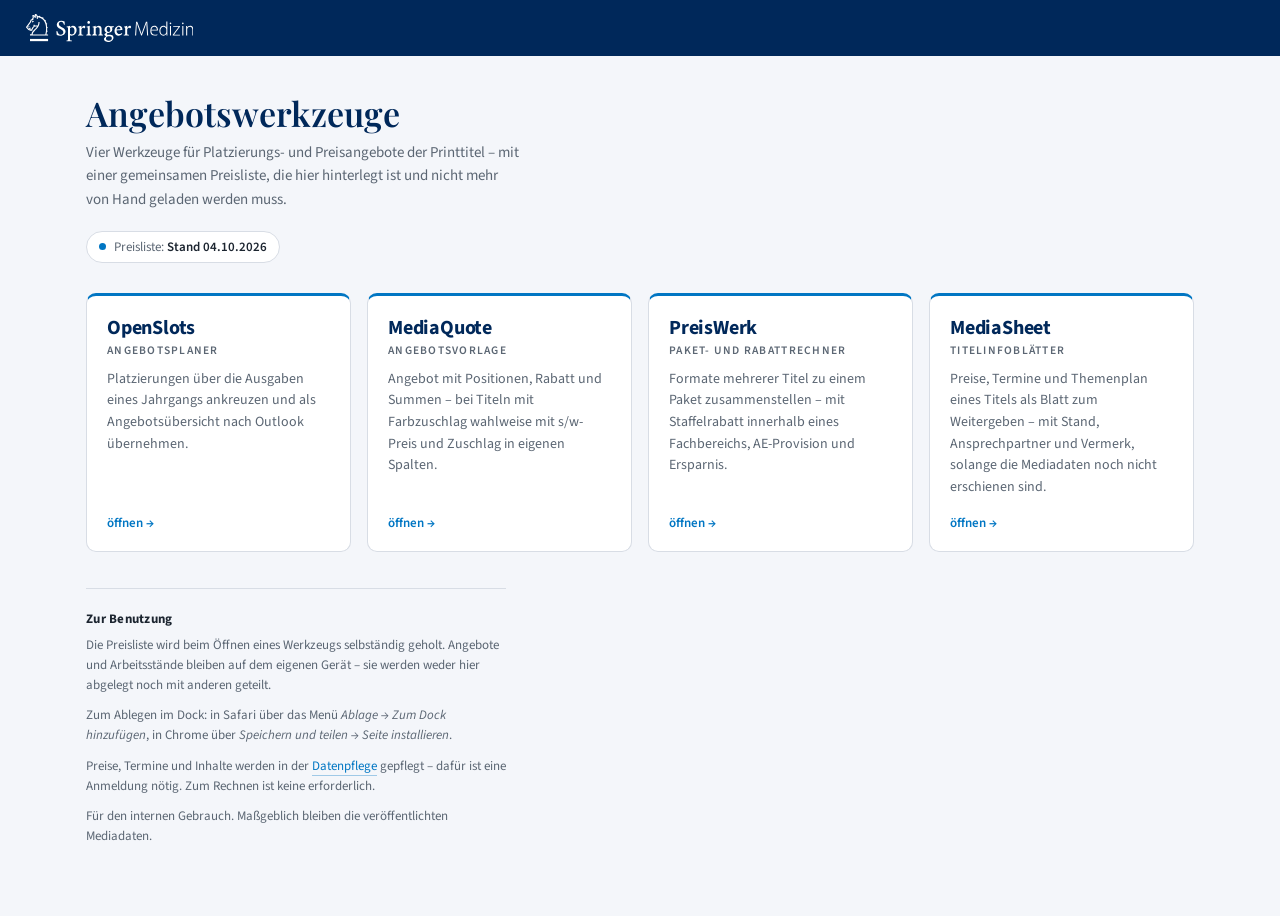
==== index.html @ 885d4de5 "MediaSheet: „Formate“ standardmäßig an, Untertitel „Titelinfoblätter“ Co-Authored-By: Claude Opus 5." ====
<!DOCTYPE html>
<html lang="de">
<head>
<meta charset="utf-8">
<meta name="viewport" content="width=device-width, initial-scale=1">
<title>Angebotswerkzeuge &ndash; Springer Medizin</title>
<link rel="manifest" href="manifest.webmanifest">
<meta name="theme-color" content="#00285A">
<link rel="icon" type="image/svg+xml" href="icon.svg">
<link rel="apple-touch-icon" href="icon-180.png">
<link rel="preconnect" href="https://fonts.googleapis.com">
<link rel="preconnect" href="https://fonts.gstatic.com" crossorigin>
<link href="https://fonts.googleapis.com/css2?family=Playfair+Display:wght@600;700&family=Source+Sans+3:wght@400;500;600;700&display=swap" rel="stylesheet">
<style>
  :root{
    --sm-navy:#00285A; --sm-orange:#EE7D11; --sm-blue:#0176C3; --sm-blue-light:#B3DCF5;
    --sm-border:#d8dde5; --sm-text:#1c2530; --sm-muted:#5b6673; --sm-bg:#f4f6fa;
  }
  *{box-sizing:border-box}
  html{background:var(--sm-bg)}
  body{
    margin:0; background:var(--sm-bg); color:var(--sm-text);
    font-family:'Source Sans 3',-apple-system,BlinkMacSystemFont,'Segoe UI',sans-serif;
    font-size:15px; line-height:1.55;
  }
  header{
    background:var(--sm-navy); color:#fff;
    padding:14px 26px; display:flex; align-items:center; gap:18px;
  }
  /* Fünf Karten passen nicht mehr in eine Reihe: 5 × 258 px Mindestbreite und
     4 × 16 px Abstand ergäben 1354 px Inhalt, mit Polster 1406 px - mehr, als auf
     einem Laptop zur Verfügung steht. Statt die fünfte Karte allein umbrechen zu
     lassen, stehen drei oben und zwei darunter; das Raster ist dafür fest auf drei
     Spalten gestellt, nicht mehr auf auto-fit. Die Inhaltsbreite von 1160 px bleibt:
     drei Karten stehen darin auf rund 376 px, also bequem über ihrer Mindestbreite.
     Ist das Fenster schmaler, gehen die Spalten auf zwei und zuletzt auf eine zurück.
     Die Textblöcke bleiben schmal (siehe die ch-Angaben bei .intro und .hinweise),
     die Breite gilt den Karten.
     Seit dem 19.09.2026 sind es wieder vier Karten (die beiden MediaQuote-Fassungen
     sind eine geworden). Vier passen in eine Reihe: 4 × 258 px und 3 × 16 px Abstand
     sind 1080 px, die Inhaltsbreite gibt 1108 px her. Darunter stehen zwei und zwei
     statt drei und eine allein, zuletzt eine je Reihe. */
  main{max-width:1160px; margin:0 auto; padding:38px 26px 60px}
  h1{
    font-family:'Playfair Display',Georgia,serif; font-weight:600;
    font-size:34px; line-height:1.15; margin:0 0 8px; color:var(--sm-navy);
  }
  .intro{margin:0 0 6px; color:var(--sm-muted); max-width:62ch}
  .stand{
    display:inline-flex; align-items:center; gap:8px; margin:14px 0 30px;
    padding:5px 12px; border:1px solid var(--sm-border); border-radius:999px;
    background:#fff; font-size:13px; color:var(--sm-muted);
  }
  /* Ohne diese Zeile schlaegt display:inline-flex das hidden-Attribut: die Pille
     stuende leer da, bis der Stand geladen ist (lokal als Datei: dauerhaft). */
  .stand[hidden]{display:none}
  .stand b{color:var(--sm-text); font-weight:600}
  .stand .punkt{width:7px; height:7px; border-radius:50%; background:var(--sm-blue)}
  .stand.fehlt .punkt{background:var(--sm-orange)}
  .karten{display:grid; grid-template-columns:repeat(4,1fr); gap:16px}
  @media (max-width:1140px){ .karten{grid-template-columns:repeat(2,1fr)} }
  @media (max-width:620px){ .karten{grid-template-columns:1fr} }
  a.karte{
    display:flex; flex-direction:column; text-decoration:none; color:inherit;
    background:#fff; border:1px solid var(--sm-border); border-radius:10px;
    padding:20px 20px 18px; border-top:3px solid var(--sm-blue);
    transition:border-color .15s, box-shadow .15s, transform .15s;
  }
  a.karte:hover{
    border-top-color:var(--sm-orange); box-shadow:0 4px 16px rgba(0,40,90,.10);
    transform:translateY(-2px);
  }
  /* Kopf der Karte wie die Kopfleiste des jeweiligen Werkzeugs: Name gross, Aufgabe
     klein und gesperrt darunter. Vorher stand beides in einer Zeile - „MediaQuote –
     Angebotsvorlage 4C" war damit 10 px zu breit fuer die Karte, sodass „4C" allein
     umbrach. Getrennt bleibt jede Zeile mit Abstand innerhalb der Kartenbreite. */
  a.karte h2{
    font-family:'Source Sans 3',sans-serif; font-size:20px; font-weight:700;
    margin:0 0 3px; color:var(--sm-navy); letter-spacing:-.01em; line-height:1.2;
  }
  a.karte .zusatz{
    font-size:11.5px; font-weight:600; color:var(--sm-muted);
    letter-spacing:.11em; text-transform:uppercase; margin:0 0 10px; line-height:1.35;
  }
  a.karte p{margin:0; font-size:14px; color:var(--sm-muted); flex:1 1 auto}
  a.karte .mehr{
    margin-top:14px; font-size:13px; font-weight:600; color:var(--sm-blue);
    display:flex; align-items:center; gap:6px;
  }
  a.karte:hover .mehr{color:var(--sm-orange)}
  .hinweise{
    margin-top:36px; padding-top:20px; border-top:1px solid var(--sm-border);
    font-size:13px; color:var(--sm-muted); max-width:70ch;
  }
  .hinweise h3{font-size:13px; font-weight:700; color:var(--sm-text); margin:0 0 6px; letter-spacing:.02em}
  .hinweise p{margin:0 0 10px}
  .hinweise a{color:var(--sm-blue); text-decoration:none; border-bottom:1px solid rgba(1,118,195,.35)}
  .hinweise a:hover{color:var(--sm-orange); border-bottom-color:rgba(238,125,17,.5)}
  @media (max-width:560px){ main{padding:26px 18px 44px} h1{font-size:27px} }
</style>
</head>
<body>

<header>
  <svg id="sm-logo-svg" style="display:block;height:28px;width:auto" xmlns="http://www.w3.org/2000/svg" viewBox="0 0 157.207 26.299"><defs><style>.cls-1{fill:#fff;stroke-width:0px;}</style></defs><path class="cls-1" d="M20.733,20.18H3.744v-1.044h1.44c.252-3.384,3.491-4.644,5.291-7.379h-2.087c-1.008.36-2.52,2.591-2.52,3.887h-2.627l.036-1.08-.864.72L.108,12.621s-.108-.144-.108-.252.036-.18.036-.18l3.636-4.931.647-1.944.972-.36,1.008-1.404-.36-2.448c.972-.36,1.908-.036,2.375.432.036-.72-.036-1.512-.036-1.512,1.728-.18,2.339.756,2.627,1.8.468.036.9.108,1.296.18.072-.216.288-.396.54-.396.324,0,.539.252.539.54v.144c.756.252,1.476.612,2.124,1.008.108-.144.252-.216.432-.216.324,0,.54.252.54.54,0,.144-.036.252-.108.324.612.504,1.116,1.116,1.584,1.764.072-.036.18-.072.252-.072.324,0,.576.252.576.54,0,.216-.108.396-.288.468.36.648.647,1.368.864,2.124.036-.036.108-.036.144-.036.324,0,.54.252.54.54s-.18.504-.395.54c.143.756.252,1.512.324,2.304.324,0,.576.252.576.54,0,.324-.252.539-.539.576,0,.756-.036,1.584-.108,2.376.288.036.504.288.504.576s-.252.54-.576.54h-.036c-.143.792-.288,1.583-.468,2.412h1.512v1.044ZM18.142,19.172c2.088-8.603-.36-15.442-7.019-16.234.036.36.036.648.036.936,0,.432-.036.792-.036.792l-1.043-.18c.036-.36.108-2.808-.756-3.347,0,0,0,1.295-.288,2.591l-.972-.18c0-.9-.396-1.26-.936-1.512l.252,1.764-.612.9.288.828-1.908.648-.54,1.548-3.348,4.608,1.26,1.512,1.404-1.188.324.216v1.764h.756c.324-1.26,1.368-2.736,2.34-3.456l-.54-.648.792-.684.756.936s2.7,0,2.7-.036c.396-.864.648-1.908.648-3.131h1.044c0,4.104-2.052,5.723-4.607,8.243-.936.936-1.764,1.943-1.872,3.311h11.878ZM3.132,11.217c.036.468-.036,1.188-.288,1.548l-.756-.288c.252-.36.396-.864.396-1.296l.648.036ZM7.271,7.221l-1.62.864-.108-1.332,1.692-.18.036.648Z"/><path class="cls-1" d="M20.733,25.507H3.744v-2.088h16.99v2.088Z"/><path class="cls-1" d="M32.399,20.468c-1.368,0-2.448-.324-3.492-.792-.216-.936-.288-2.196-.36-3.492l.828-.144c.468,1.764,1.116,3.492,3.275,3.492,1.512,0,2.412-.936,2.412-2.34,0-3.708-6.155-2.879-6.155-7.163,0-1.944,1.584-3.708,4.392-3.708.936,0,1.944.252,2.952.612.072.756.144,1.62.18,3.132l-.756.036c-.36-1.26-.935-2.808-2.771-2.808-1.368,0-2.052.936-2.052,2.052,0,3.42,6.263,2.7,6.263,7.163,0,2.124-1.908,3.96-4.715,3.96ZM42.658,20.324c-.576-.036-1.044-.144-1.332-.252v3.383c0,1.224.144,1.332,1.8,1.476v.684h-5.075v-.684c1.296-.144,1.404-.252,1.404-1.476v-9.611c0-1.26-.036-1.296-1.26-1.404v-.612c1.08-.216,2.087-.54,3.131-.9v1.368l1.944-1.008c.252-.144.504-.18.756-.18,2.232,0,3.492,1.943,3.492,3.815,0,3.024-2.16,5.075-4.859,5.4ZM43.125,12.441c-.576,0-1.332.396-1.8.684v5.327c.396.432,1.044.756,1.836.756,1.044,0,2.412-.792,2.412-3.491,0-2.268-1.08-3.276-2.448-3.276ZM54.356,13.341c-.216-.288-.504-.36-.864-.36-.468,0-1.044.54-1.44,1.656v3.348c0,1.224.144,1.332,1.692,1.44v.72h-4.895v-.72c1.224-.108,1.368-.216,1.368-1.44v-4.067c0-1.224-.108-1.224-1.224-1.44v-.612c1.08-.216,2.124-.432,3.059-.792v2.16h.036c.648-1.188,1.548-2.124,2.375-2.124.72,0,1.224.54,1.224,1.116,0,.828-.864,1.548-1.332,1.116ZM61.231,20.144h-4.607v-.72c1.224-.108,1.404-.216,1.404-1.512v-3.888c0-1.404-.108-1.404-1.296-1.548v-.612c1.116-.216,2.231-.468,3.131-.792v6.839c0,1.296.108,1.404,1.368,1.512v.72ZM58.855,9.165c-.684,0-1.224-.54-1.224-1.224,0-.72.54-1.26,1.224-1.26.72,0,1.26.54,1.26,1.26,0,.684-.539,1.224-1.26,1.224ZM72.246,20.144h-4.248v-.72c1.008-.108,1.152-.216,1.152-1.368v-3.527c0-1.296-.576-2.088-1.656-2.088-.684,0-1.476.504-2.016,1.008v4.607c0,1.152.108,1.26,1.116,1.368v.72h-4.392v-.72c1.224-.108,1.404-.216,1.404-1.368v-4.139c0-1.224-.072-1.296-1.152-1.44v-.612c1.08-.216,2.088-.432,3.023-.792v1.44c.468-.396,1.836-1.404,2.88-1.404,1.62,0,2.627,1.116,2.627,2.772v4.175c0,1.152.18,1.26,1.26,1.368v.72ZM82.504,11.577c-.144.324-.54.936-.864,1.116l-1.044-.108c.288.396.504,1.188.504,1.8,0,2.196-1.979,3.384-3.779,3.384-.108,0-.396-.036-.648-.036-.432.144-.792.648-.792.972s.324.72,1.188.72h2.16c1.26,0,2.952.612,2.952,2.627,0,2.304-2.412,4.248-5.219,4.248-2.448,0-3.744-1.512-3.744-2.736,0-.792.396-1.404,2.088-2.7-.612-.216-1.692-.828-1.62-1.98.828-.36,1.584-1.008,1.908-1.404-.972-.324-1.872-1.476-1.872-2.771,0-2.34,2.088-3.6,3.815-3.6.756,0,1.476.18,2.088.504.936-.036,1.872-.144,2.736-.252l.144.216ZM79.661,21.224c-.504-.18-1.188-.216-2.304-.216-1.548,0-2.232,1.152-2.232,2.016,0,1.224,1.08,2.16,2.7,2.16,1.8,0,2.808-1.188,2.808-2.376,0-.756-.432-1.368-.972-1.583ZM77.357,11.973c-.756,0-1.62.792-1.62,2.304s.792,2.592,1.872,2.592c.791,0,1.548-.684,1.548-2.34,0-1.404-.684-2.556-1.8-2.556ZM90.063,15.14c-.324.036-2.808.216-5.075.288.072,2.375,1.476,3.383,2.88,3.383.791,0,1.368-.216,2.087-.936l.468.648c-1.188,1.476-2.592,1.835-3.24,1.835-2.556,0-4.032-1.943-4.032-4.247,0-2.808,2.124-5.003,4.248-5.003,1.764,0,3.167,1.512,3.167,3.204,0,.54-.108.756-.504.828ZM87.004,12.009c-.828,0-1.692.9-1.908,2.447l3.096-.072c.396,0,.468-.108.468-.468,0-.972-.684-1.908-1.656-1.908ZM97.371,13.341c-.252-.252-.576-.36-.864-.36-.468,0-1.08.54-1.476,1.656v3.348c0,1.224.144,1.332,1.691,1.44v.72h-4.931v-.72c1.26-.108,1.368-.216,1.368-1.44v-4.067c0-1.224-.072-1.224-1.224-1.44v-.612c1.152-.216,2.16-.432,3.096-.792v2.16h.036c.612-1.188,1.512-2.124,2.376-2.124.684,0,1.224.54,1.224,1.116,0,.828-.9,1.548-1.296,1.116Z"/><path class="cls-1" d="M113.758,20.144l-.396-6.083c-.144-1.908-.288-4.068-.216-5.759-.54,1.62-1.009,3.06-1.692,4.895l-2.628,6.947h-.647l-2.448-6.731c-.684-1.872-1.224-3.384-1.655-5.039-.036,1.764-.144,3.815-.288,5.831l-.36,5.939h-.971l.936-12.814h1.115l2.664,7.127c.611,1.656,1.008,2.88,1.403,4.284.324-1.368.756-2.556,1.404-4.248l2.699-7.163h1.188l.863,12.814h-.972Z"/><path class="cls-1" d="M117.72,15.573c.035,2.987,1.547,3.923,3.239,3.923,1.116,0,1.764-.216,2.304-.504l.216.756c-.432.252-1.332.54-2.664.54-2.556,0-4.067-1.872-4.067-4.427,0-2.916,1.62-4.752,3.888-4.752,2.771,0,3.311,2.556,3.311,3.887,0,.216,0,.396-.036.576h-6.19ZM117.791,14.817h5.147c0-1.476-.684-2.952-2.447-2.952-1.728,0-2.556,1.584-2.7,2.952Z"/><path class="cls-1" d="M131.974,20.144l-.036-1.512c-.504.936-1.512,1.692-2.987,1.692-2.052,0-3.708-1.692-3.708-4.5,0-3.024,1.8-4.751,3.851-4.751,1.26,0,2.196.612,2.7,1.44v-5.363h.972v10.979c0,.576.036,1.44.072,2.016h-.864ZM131.794,14.744c0-.216-.036-.504-.072-.756-.288-1.152-1.26-2.088-2.556-2.088-1.836,0-2.916,1.692-2.916,3.852,0,1.98.9,3.816,2.844,3.816,1.08,0,2.196-.684,2.628-2.232.036-.216.072-.396.072-.648v-1.944Z"/><path class="cls-1" d="M135.683,9.669c-.396,0-.72-.36-.72-.792s.323-.792.791-.792c.396,0,.721.36.721.792s-.324.792-.756.792h-.036ZM135.215,20.144v-8.855h.972v8.855h-.972Z"/><path class="cls-1" d="M137.842,20.144v-.576l4.608-6.299c.287-.396.611-.756.971-1.188h-5.147v-.792h6.299v.612l-4.607,6.264c-.288.395-.576.791-.9,1.224h5.507v.756h-6.731Z"/><path class="cls-1" d="M147.274,9.669c-.396,0-.721-.36-.721-.792s.324-.792.791-.792c.396,0,.721.36.721.792s-.324.792-.756.792h-.035ZM146.805,20.144v-8.855h.973v8.855h-.973Z"/><path class="cls-1" d="M156.237,20.144v-5.363c0-1.512-.541-2.844-2.268-2.844-1.152,0-2.16.792-2.449,1.908-.07.216-.107.504-.107.792v5.507h-1.008v-6.731c0-.864-.035-1.368-.072-2.124h.936l.037,1.404c.504-.9,1.584-1.584,2.879-1.584,1.008,0,3.023.504,3.023,3.491v5.543h-.971Z"/></svg>
</header>

<main>
  <h1>Angebotswerkzeuge</h1>
  <p class="intro">
    Vier Werkzeuge f&uuml;r Platzierungs- und Preisangebote der Printtitel &ndash;
    mit einer gemeinsamen Preisliste, die hier hinterlegt ist und nicht mehr von Hand
    geladen werden muss.
  </p>

  <div class="stand" id="stand" hidden>
    <span class="punkt"></span><span id="standText"></span>
  </div>

  <div class="karten">
    <a class="karte" href="OpenSlots_Angebotsplaner.html">
      <h2>OpenSlots</h2>
      <div class="zusatz">Angebotsplaner</div>
      <p>Platzierungen &uuml;ber die Ausgaben eines Jahrgangs ankreuzen und als
         Angebots&uuml;bersicht nach Outlook &uuml;bernehmen.</p>
      <span class="mehr">&ouml;ffnen &rarr;</span>
    </a>
    <a class="karte" href="MediaQuote_Angebotsvorlage.html">
      <h2>MediaQuote</h2>
      <div class="zusatz">Angebotsvorlage</div>
      <p>Angebot mit Positionen, Rabatt und Summen &ndash; bei Titeln mit Farbzuschlag
         wahlweise mit s/w-Preis und Zuschlag in eigenen Spalten.</p>
      <span class="mehr">&ouml;ffnen &rarr;</span>
    </a>
    <a class="karte" href="PreisWerk_Paketrechner.html">
      <h2>PreisWerk</h2>
      <div class="zusatz">Paket- und Rabattrechner</div>
      <p>Formate mehrerer Titel zu einem Paket zusammenstellen &ndash; mit Staffelrabatt
         innerhalb eines Fachbereichs, AE-Provision und Ersparnis.</p>
      <span class="mehr">&ouml;ffnen &rarr;</span>
    </a>
    <a class="karte" href="MediaSheet_Preisblatt.html">
      <h2>MediaSheet</h2>
      <div class="zusatz">Titelinfobl&auml;tter</div>
      <p>Preise, Termine und Themenplan eines Titels als Blatt zum Weitergeben &ndash; mit Stand,
         Ansprechpartner und Vermerk, solange die Mediadaten noch nicht erschienen sind.</p>
      <span class="mehr">&ouml;ffnen &rarr;</span>
    </a>
  </div>

  <div class="hinweise">
    <h3>Zur Benutzung</h3>
    <p>
      Die Preisliste wird beim &Ouml;ffnen eines Werkzeugs selbst&auml;ndig geholt.
      Angebote und Arbeitsst&auml;nde bleiben auf dem eigenen Ger&auml;t &ndash; sie werden
      weder hier abgelegt noch mit anderen geteilt.
    </p>
    <p>
      Zum Ablegen im Dock: in Safari &uuml;ber das Men&uuml; <i>Ablage &rarr; Zum Dock
      hinzuf&uuml;gen</i>, in Chrome &uuml;ber <i>Speichern und teilen &rarr; Seite installieren</i>.
    </p>
    <p>
      Preise, Termine und Inhalte werden in der <a href="Datenpflege.html">Datenpflege</a> gepflegt &ndash;
      daf&uuml;r ist eine Anmeldung n&ouml;tig. Zum Rechnen ist keine erforderlich.
    </p>
    <p>F&uuml;r den internen Gebrauch. Ma&szlig;geblich bleiben die ver&ouml;ffentlichten Mediadaten.</p>
  </div>
</main>

<script src="konfiguration.js"></script>
<script>
/* Stand der Preisliste: kommt aus der Datei selbst. Jede xlsx-Datei führt intern
   Buch darüber, wann sie zuletzt gespeichert wurde (docProps/core.xml, Feld
   dcterms:modified) – dieser Zeitstempel wandert mit der Datei mit, auch über einen
   Upload von einem anderen Rechner. Der Zeitstempel des Servers taugt dafür nicht:
   GitHub Pages meldet für jede Datei denselben Zeitpunkt, nämlich den der letzten
   Veröffentlichung. Damit sähe die Preisliste auch dann nach „heute" aus, wenn
   lediglich ein Werkzeug geändert wurde. Bei einem Doppelklick auf diese Datei
   (file://) darf der Browser die Nachbardatei nicht lesen – dann bleibt die Zeile
   weg, statt etwas Falsches zu behaupten. */

/* Liest den Speicherzeitpunkt aus dem xlsx-Archiv. Eine xlsx-Datei ist ein ZIP;
   gesucht wird der Eintrag docProps/core.xml, der ausgepackt und nach dem Feld
   dcterms:modified durchsucht wird. Ohne Zusatzbibliothek, ~5 ms. Bei jedem
   unerwarteten Aufbau wird null geliefert – dann steht kein Datum da. */
async function standAusDatei(buf) {
  try {
    const dv = new DataView(buf), u8 = new Uint8Array(buf);
    let eocd = -1;                                  // Ende des Inhaltsverzeichnisses
    for (let i = u8.length - 22; i >= 0 && i >= u8.length - 65558; i--) {
      if (dv.getUint32(i, true) === 0x06054b50) { eocd = i; break; }
    }
    if (eocd < 0) return null;
    let p = dv.getUint32(eocd + 16, true);
    const n = dv.getUint16(eocd + 10, true);
    for (let k = 0; k < n; k++) {
      if (dv.getUint32(p, true) !== 0x02014b50) return null;
      const verf = dv.getUint16(p + 10, true);      // 0 = ungepackt, 8 = deflate
      const glen = dv.getUint32(p + 20, true);      // gepackte Länge
      const nlen = dv.getUint16(p + 28, true);
      const elen = dv.getUint16(p + 30, true);
      const clen = dv.getUint16(p + 32, true);
      const lho  = dv.getUint32(p + 42, true);      // Kopf des Eintrags
      const name = new TextDecoder().decode(u8.subarray(p + 46, p + 46 + nlen));
      if (name === 'docProps/core.xml') {
        if (dv.getUint32(lho, true) !== 0x04034b50) return null;
        const von = lho + 30 + dv.getUint16(lho + 26, true) + dv.getUint16(lho + 28, true);
        const roh = u8.subarray(von, von + glen);
        let xml;
        if (verf === 0) {
          xml = new TextDecoder().decode(roh);
        } else if (verf === 8 && typeof DecompressionStream === 'function') {
          xml = await new Response(new Blob([roh]).stream()
                  .pipeThrough(new DecompressionStream('deflate-raw'))).text();
        } else return null;
        const m = xml.match(/<dcterms:modified[^>]*>([^<]+)</);
        if (!m) return null;
        const d = new Date(m[1]);
        return isNaN(d) ? null : d;
      }
      p += 46 + nlen + elen + clen;
    }
    return null;
  } catch (e) { return null; }
}

/* Der Stand kommt zuerst aus der Datenbank: dort steht der juengste Aenderungs-
   zeitpunkt in der Sicht „stand". Antwortet sie nicht, wird wie bisher der
   Speicherzeitpunkt aus der Angebotsdaten.xlsx gelesen - dieselbe Reihenfolge der
   Bezugsquellen wie in den vier Werkzeugen. */
async function standAusDatenbank() {
  if (typeof SUPABASE_URL !== 'string' || typeof SUPABASE_ANON_KEY !== 'string'
      || !SUPABASE_URL || !SUPABASE_ANON_KEY) return null;
  try {
    const r = await fetch(SUPABASE_URL + '/rest/v1/stand?select=geaendert_am', {
      headers: { apikey: SUPABASE_ANON_KEY, Authorization: 'Bearer ' + SUPABASE_ANON_KEY },
      cache: 'no-cache'
    });
    if (!r.ok) return null;
    const z = await r.json();
    const d = (z && z[0] && z[0].geaendert_am) ? new Date(z[0].geaendert_am) : null;
    return (d && !isNaN(d)) ? d : null;
  } catch (e) { return null; }
}

(async () => {
  const box = document.getElementById('stand');
  const txt = document.getElementById('standText');
  if (location.protocol === 'file:') return;
  try {
    let d = await standAusDatenbank();
    if (!d) {
      const r = await fetch('Angebotsdaten.xlsx', { cache: 'no-cache' });
      if (!r.ok) throw new Error('HTTP ' + r.status);
      d = await standAusDatei(await r.arrayBuffer());
    }
    if (d) {
      const p = n => String(n).padStart(2, '0');
      txt.innerHTML = 'Preisliste: <b>Stand ' + p(d.getDate()) + '.' + p(d.getMonth() + 1) + '.' + d.getFullYear() + '</b>';
    } else {
      txt.innerHTML = 'Preisliste: <b>hinterlegt</b>';
    }
    box.hidden = false;
  } catch (e) {
    box.classList.add('fehlt');
    txt.innerHTML = 'Preisliste: <b>nicht erreichbar</b>';
    box.hidden = false;
  }
})();
</script>
</body>
</html>
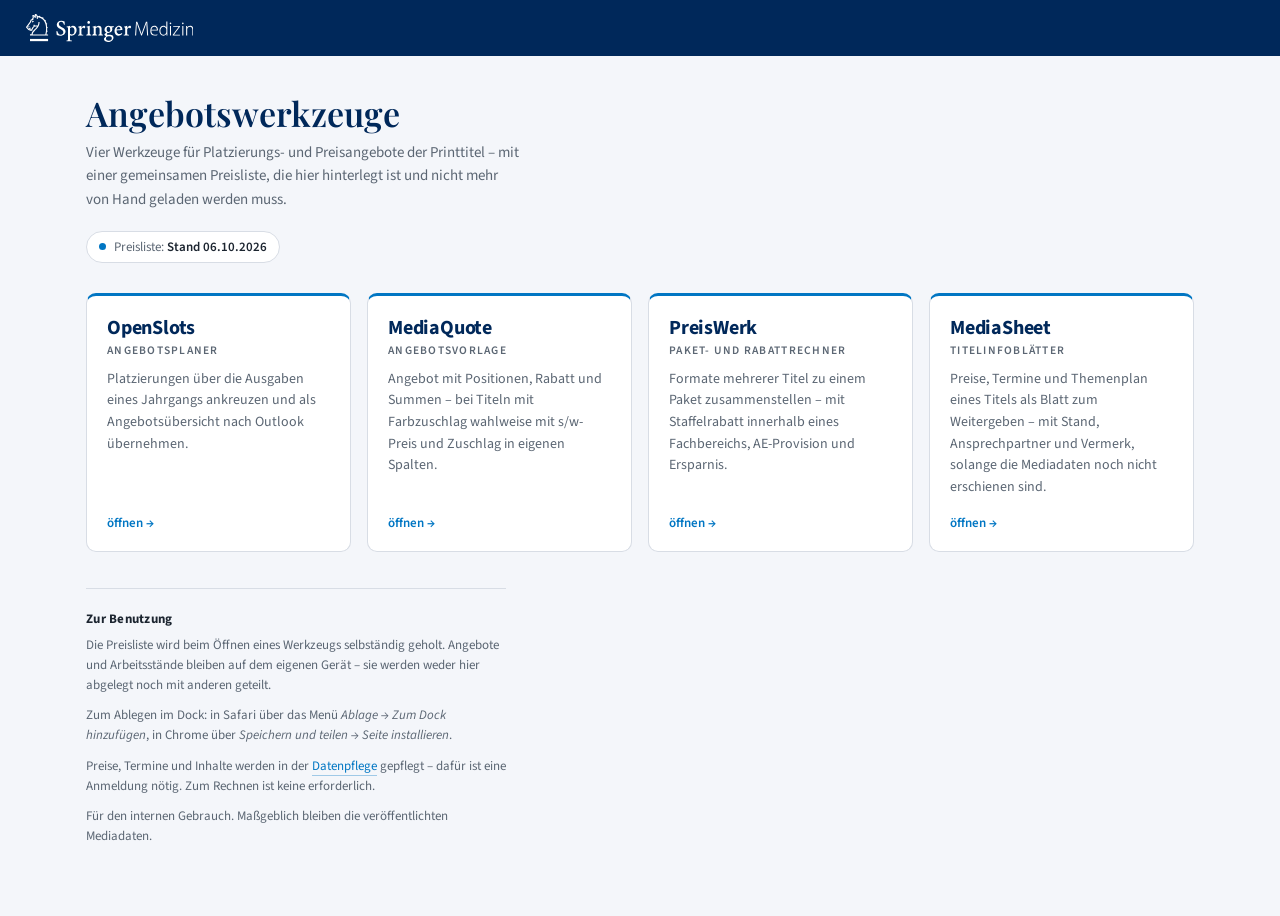
==== commit 4aab88bb: "iPhone-Querformat: keine eigenmächtige Schriftvergrößerung (text-size-adjust) in allen Werkzeugen un" ====
--- a/index.html
+++ b/index.html
@@ -17,7 +17,7 @@
     --sm-border:#d8dde5; --sm-text:#1c2530; --sm-muted:#5b6673; --sm-bg:#f4f6fa;
   }
   *{box-sizing:border-box}
-  html{background:var(--sm-bg)}
+  html{background:var(--sm-bg);-webkit-text-size-adjust:100%;text-size-adjust:100%}
   body{
     margin:0; background:var(--sm-bg); color:var(--sm-text);
     font-family:'Source Sans 3',-apple-system,BlinkMacSystemFont,'Segoe UI',sans-serif;
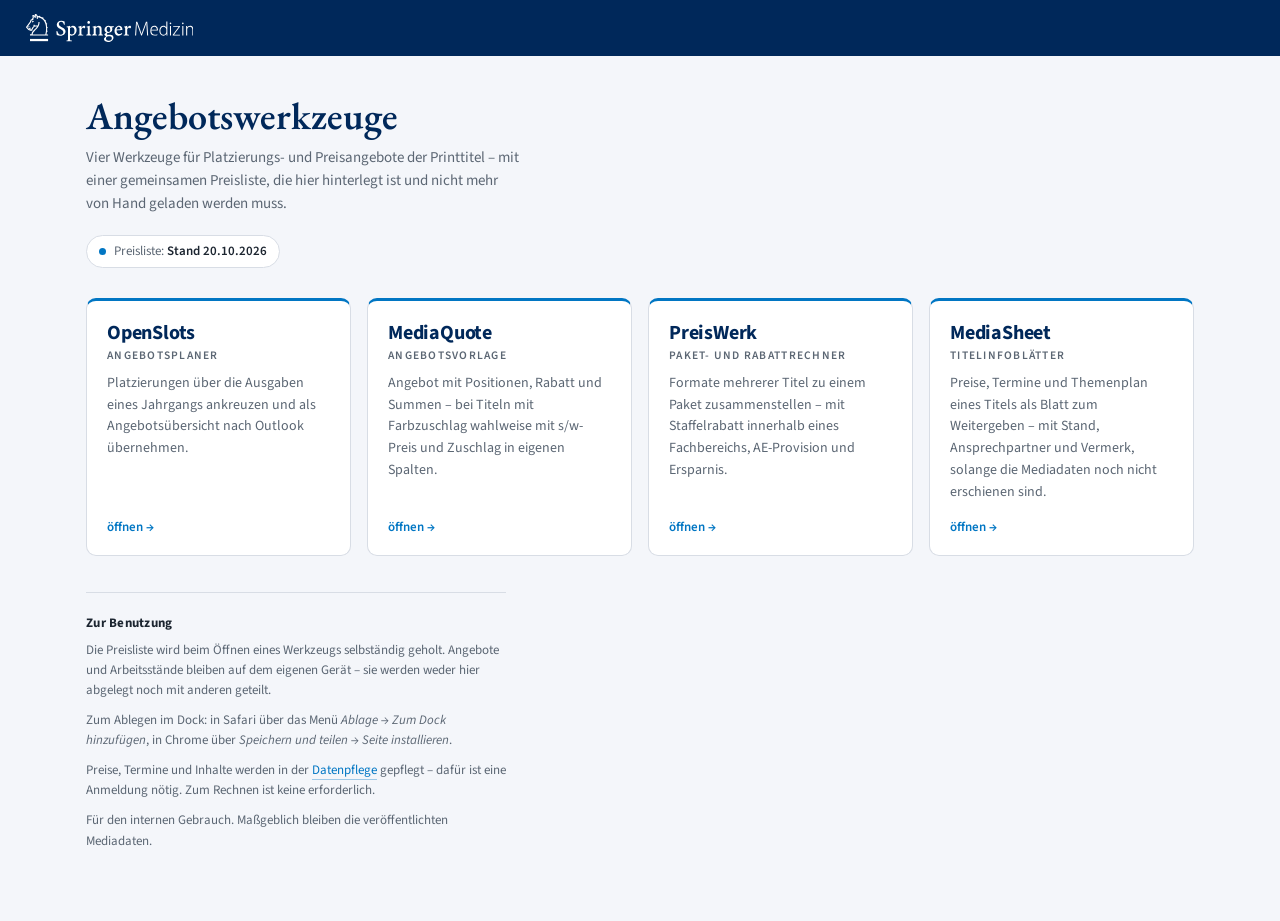
==== commit 216369e4: "Überschriften in EB Garamond Halbfett statt Playfair Display Kopfleiste 28 px/600, MediaSheet-Blattk" ====
--- a/index.html
+++ b/index.html
@@ -10,7 +10,7 @@
 <link rel="apple-touch-icon" href="icon-180.png">
 <link rel="preconnect" href="https://fonts.googleapis.com">
 <link rel="preconnect" href="https://fonts.gstatic.com" crossorigin>
-<link href="https://fonts.googleapis.com/css2?family=Playfair+Display:wght@600;700&family=Source+Sans+3:wght@400;500;600;700&display=swap" rel="stylesheet">
+<link href="https://fonts.googleapis.com/css2?family=EB+Garamond:wght@600&family=Source+Sans+3:wght@400;500;600;700&display=swap" rel="stylesheet">
 <style>
   :root{
     --sm-navy:#00285A; --sm-orange:#EE7D11; --sm-blue:#0176C3; --sm-blue-light:#B3DCF5;
@@ -42,8 +42,8 @@
      statt drei und eine allein, zuletzt eine je Reihe. */
   main{max-width:1160px; margin:0 auto; padding:38px 26px 60px}
   h1{
-    font-family:'Playfair Display',Georgia,serif; font-weight:600;
-    font-size:34px; line-height:1.15; margin:0 0 8px; color:var(--sm-navy);
+    font-family:'EB Garamond','Minion Pro',Georgia,serif; font-weight:600;
+    font-size:38px; line-height:1.15; margin:0 0 8px; color:var(--sm-navy);
   }
   .intro{margin:0 0 6px; color:var(--sm-muted); max-width:62ch}
   .stand{
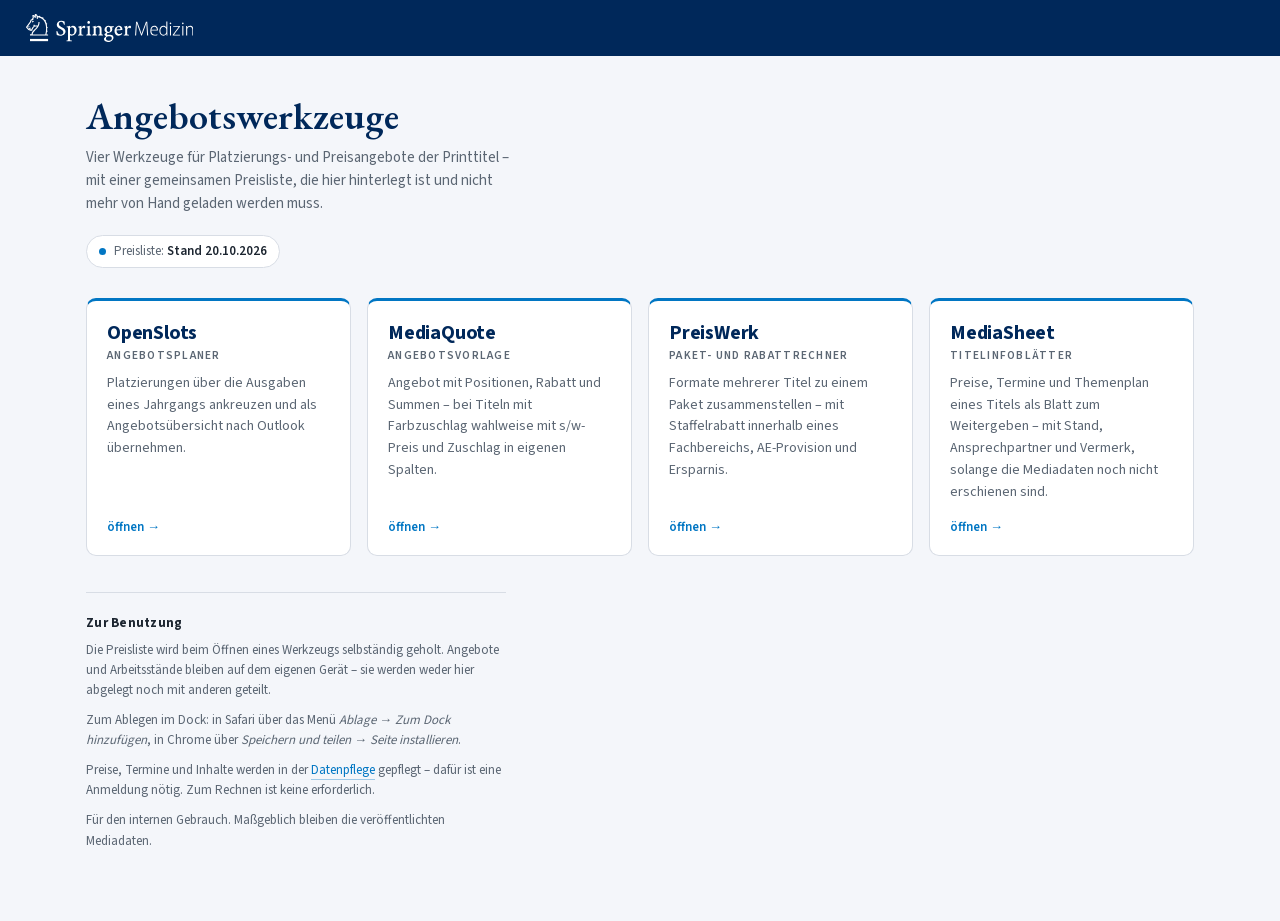
==== commit 2d4b3825: "Schriften fest eingebaut statt von Google Fonts geladen Neuer Baustein schriften.css mit EB Garamond" ====
--- a/index.html
+++ b/index.html
@@ -8,10 +8,23 @@
 <meta name="theme-color" content="#00285A">
 <link rel="icon" type="image/svg+xml" href="icon.svg">
 <link rel="apple-touch-icon" href="icon-180.png">
-<link rel="preconnect" href="https://fonts.googleapis.com">
-<link rel="preconnect" href="https://fonts.gstatic.com" crossorigin>
-<link href="https://fonts.googleapis.com/css2?family=EB+Garamond:wght@600&family=Source+Sans+3:wght@400;500;600;700&display=swap" rel="stylesheet">
 <style>
+  /* ══ BAUSTEIN schriften.css ══ Nicht hier ändern: gepflegt in Bausteine/schriften.css, eingesetzt mit „node Bausteine/einsetzen.mjs". */
+  /* Schriften fest eingebaut statt von Google Fonts geladen: Die Seiten sehen damit
+     ohne Netz und hinter Firmensperren gleich aus, gedruckte PDFs ebenso, und beim
+     Öffnen geht keine Anfrage an Google. Je eine Datei mit allen Stärken (variable
+     Schrift), Zeichensatz Westeuropa wie bei Google („latin“): Umlaute, ß, €,
+     Anführungszeichen, Striche. Quelle: Google Fonts, EB Garamond v33 und
+     Source Sans 3 v20, Lizenz SIL Open Font License 1.1. (22.10.2026) */
+  @font-face {
+    font-family: 'EB Garamond'; font-style: normal; font-weight: 400 800; font-display: swap;
+    src: url([data-uri]) format('woff2');
+  }
+  @font-face {
+    font-family: 'Source Sans 3'; font-style: normal; font-weight: 200 900; font-display: swap;
+    src: url([data-uri]) format('woff2');
+  }
+  /* ══ ENDE BAUSTEIN schriften.css ══ */
   :root{
     --sm-navy:#00285A; --sm-orange:#EE7D11; --sm-blue:#0176C3; --sm-blue-light:#B3DCF5;
     --sm-border:#d8dde5; --sm-text:#1c2530; --sm-muted:#5b6673; --sm-bg:#f4f6fa;
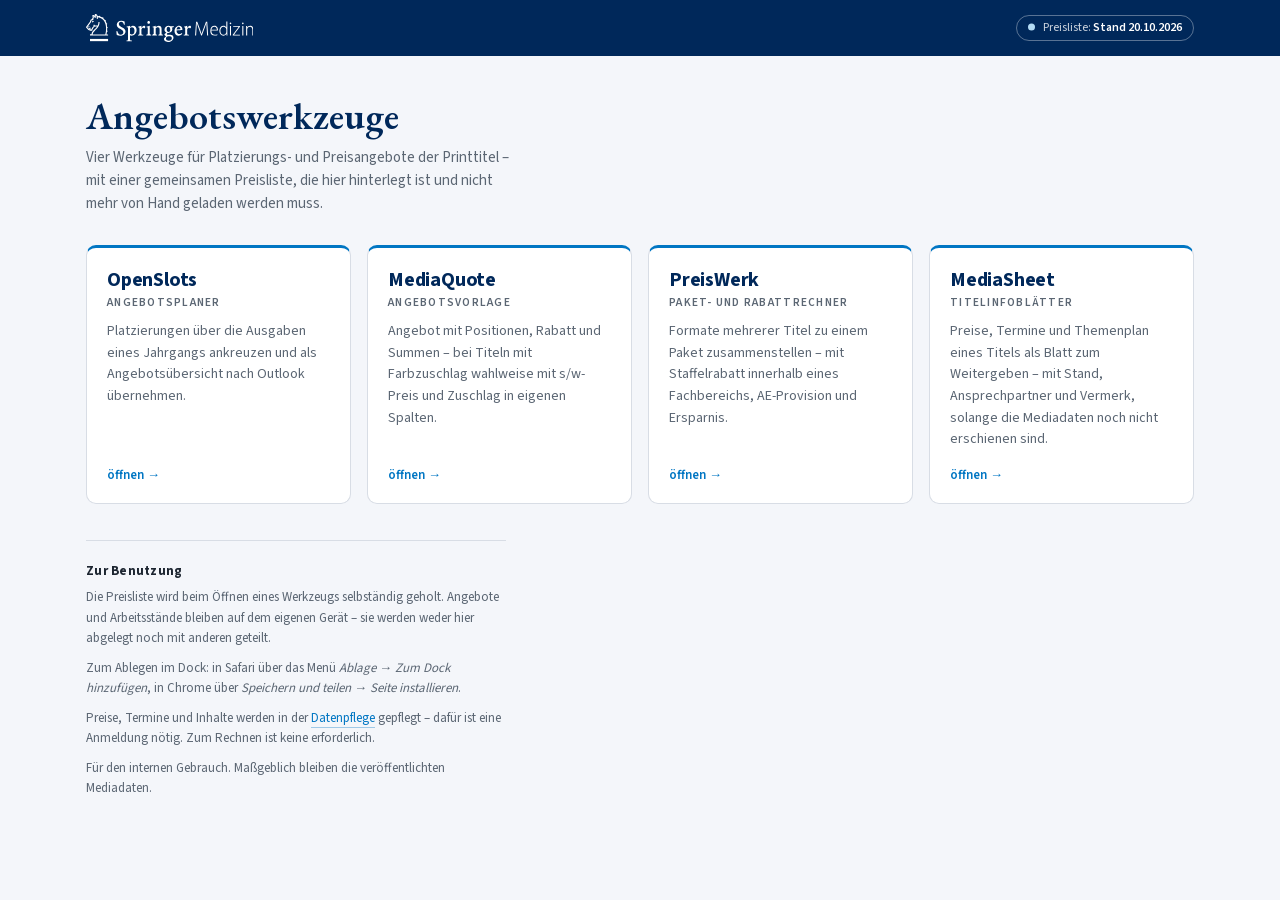
==== commit edbf96be: "Startseite: Preislistenstand in die Kopfleiste, bündig zum Inhalt Der Stand erschien nach dem Laden " ====
--- a/index.html
+++ b/index.html
@@ -15,13 +15,18 @@
      Öffnen geht keine Anfrage an Google. Je eine Datei mit allen Stärken (variable
      Schrift), Zeichensatz Westeuropa wie bei Google („latin“): Umlaute, ß, €,
      Anführungszeichen, Striche. Quelle: Google Fonts, EB Garamond v33 und
-     Source Sans 3 v20, Lizenz SIL Open Font License 1.1. (22.10.2026) */
+     Source Sans 3 v20, Lizenz SIL Open Font License 1.1. (22.10.2026)
+     font-display: block statt swap: Die Schrift muss bei jedem Laden erst aus dem Text
+     ausgepackt werden. In diesen wenigen Millisekunden setzte „swap" die Ersatzschrift
+     (Georgia) ein, und je nach Browser sprang z. B. „Angebotswerkzeuge" sichtbar um.
+     „block" wartet die Lücke ab; da die Schrift in der Seite steckt, dauert das nie
+     lange. Gemessen in Edge am 22.10.2026. */
   @font-face {
-    font-family: 'EB Garamond'; font-style: normal; font-weight: 400 800; font-display: swap;
+    font-family: 'EB Garamond'; font-style: normal; font-weight: 400 800; font-display: block;
     src: url([data-uri]) format('woff2');
   }
   @font-face {
-    font-family: 'Source Sans 3'; font-style: normal; font-weight: 200 900; font-display: swap;
+    font-family: 'Source Sans 3'; font-style: normal; font-weight: 200 900; font-display: block;
     src: url([data-uri]) format('woff2');
   }
   /* ══ ENDE BAUSTEIN schriften.css ══ */
@@ -39,7 +44,18 @@
   header{
     background:var(--sm-navy); color:#fff;
     padding:14px 26px; display:flex; align-items:center; gap:18px;
-  }
+    /* Logo und Preislisten-Pille buendig mit Ueberschrift und Karten (seit
+       23.10.2026): der Inhalt ist hoechstens 1160 px breit und mittig, mit 26 px
+       Polster. Die dunkle Leiste selbst laeuft weiter ueber die volle Breite. */
+    padding-left:max(26px, calc((100% - 1160px) / 2 + 26px));
+    padding-right:max(26px, calc((100% - 1160px) / 2 + 26px));
+    /* Feste Mindesthoehe: am schmalen Handy ist das Logo 24 px hoch, die Pille
+       aber 26 px - ohne diese Zeile wuechse die Leiste beim Erscheinen um 2 px. */
+    min-height:56px; box-sizing:border-box;
+  }
+  /* Das Logo behaelt seine Groesse; ohne flex:none drueckte die Pille es am
+     Handy zusammen (375 px: 143 statt 167 px breit, 320 px: 88 px). */
+  #sm-logo-svg{flex:none}
   /* Fünf Karten passen nicht mehr in eine Reihe: 5 × 258 px Mindestbreite und
      4 × 16 px Abstand ergäben 1354 px Inhalt, mit Polster 1406 px - mehr, als auf
      einem Laptop zur Verfügung steht. Statt die fünfte Karte allein umbrechen zu
@@ -58,17 +74,22 @@
     font-family:'EB Garamond','Minion Pro',Georgia,serif; font-weight:600;
     font-size:38px; line-height:1.15; margin:0 0 8px; color:var(--sm-navy);
   }
-  .intro{margin:0 0 6px; color:var(--sm-muted); max-width:62ch}
+  .intro{margin:0 0 30px; color:var(--sm-muted); max-width:62ch}
+  /* Stand der Preisliste rechts in der Kopfleiste (seit 23.10.2026). Vorher stand
+     er unter der Einleitung und schob die Karten beim spaeten Erscheinen um 76 px
+     nach unten. Die Kopfleiste bleibt mit ihm 56 px hoch (line-height 16px). */
   .stand{
-    display:inline-flex; align-items:center; gap:8px; margin:14px 0 30px;
-    padding:5px 12px; border:1px solid var(--sm-border); border-radius:999px;
-    background:#fff; font-size:13px; color:var(--sm-muted);
+    display:inline-flex; align-items:center; gap:8px; margin:0 0 0 auto;
+    padding:4px 11px; border:1px solid rgba(255,255,255,.35); border-radius:999px;
+    font-size:12px; line-height:16px; color:rgba(255,255,255,.8); white-space:nowrap;
   }
   /* Ohne diese Zeile schlaegt display:inline-flex das hidden-Attribut: die Pille
      stuende leer da, bis der Stand geladen ist (lokal als Datei: dauerhaft). */
   .stand[hidden]{display:none}
-  .stand b{color:var(--sm-text); font-weight:600}
-  .stand .punkt{width:7px; height:7px; border-radius:50%; background:var(--sm-blue)}
+  .stand b{color:#fff; font-weight:600}
+  /* Mittig zu den Versalien statt zur Zeilenhoehe, die unten Platz fuer
+     Unterlaengen enthaelt: 1,5 px hoeher (gemessen 1,4 px zu tief). */
+  .stand .punkt{width:7px; height:7px; border-radius:50%; background:var(--sm-blue-light); transform:translateY(-1.5px)}
   .stand.fehlt .punkt{background:var(--sm-orange)}
   .karten{display:grid; grid-template-columns:repeat(4,1fr); gap:16px}
   @media (max-width:1140px){ .karten{grid-template-columns:repeat(2,1fr)} }
@@ -83,6 +104,13 @@
     border-top-color:var(--sm-orange); box-shadow:0 4px 16px rgba(0,40,90,.10);
     transform:translateY(-2px);
   }
+  /* Druckpunkt (seit 23.10.2026): aus der angehobenen Lage 1 px zurueck, wie alle
+     Knoepfe der Werkzeuge, Schatten etwas kleiner. Sofort, ohne die 0,15 s des
+     Anhebens - sonst ist die Seite gewechselt, bevor man es sieht. */
+  a.karte:active{
+    transform:translateY(-1px); box-shadow:0 2px 8px rgba(0,40,90,.10);
+    transition-duration:0s;
+  }
   /* Kopf der Karte wie die Kopfleiste des jeweiligen Werkzeugs: Name gross, Aufgabe
      klein und gesperrt darunter. Vorher stand beides in einer Zeile - „MediaQuote –
      Angebotsvorlage 4C" war damit 10 px zu breit fuer die Karte, sodass „4C" allein
@@ -109,13 +137,24 @@
   .hinweise p{margin:0 0 10px}
   .hinweise a{color:var(--sm-blue); text-decoration:none; border-bottom:1px solid rgba(1,118,195,.35)}
   .hinweise a:hover{color:var(--sm-orange); border-bottom-color:rgba(238,125,17,.5)}
-  @media (max-width:560px){ main{padding:26px 18px 44px} h1{font-size:27px} }
+  /* Druckpunkt (seit 23.10.2026). Der Link steht im Fliesstext, dort greift transform
+     nicht; position:relative verschiebt ihn, ohne die Zeile zu veraendern. */
+  .hinweise a:active{position:relative; top:1px}
+  @media (max-width:560px){ main{padding:26px 18px 44px} h1{font-size:27px} header{padding-left:18px; padding-right:18px; gap:12px} }
+  /* Am Handy passen Logo und volle Pille nicht nebeneinander: dort entfaellt
+     „Preisliste:“, es bleibt „Stand …“ bzw. „nicht erreichbar“. Unter 360 px
+     wird das Logo zusaetzlich 24 statt 28 px hoch (seit 23.10.2026). */
+  @media (max-width:560px){ .stand-wort{display:none} }
+  @media (max-width:359px){ #sm-logo-svg{height:24px !important} }
 </style>
 </head>
 <body>
 
 <header>
   <svg id="sm-logo-svg" style="display:block;height:28px;width:auto" xmlns="http://www.w3.org/2000/svg" viewBox="0 0 157.207 26.299"><defs><style>.cls-1{fill:#fff;stroke-width:0px;}</style></defs><path class="cls-1" d="M20.733,20.18H3.744v-1.044h1.44c.252-3.384,3.491-4.644,5.291-7.379h-2.087c-1.008.36-2.52,2.591-2.52,3.887h-2.627l.036-1.08-.864.72L.108,12.621s-.108-.144-.108-.252.036-.18.036-.18l3.636-4.931.647-1.944.972-.36,1.008-1.404-.36-2.448c.972-.36,1.908-.036,2.375.432.036-.72-.036-1.512-.036-1.512,1.728-.18,2.339.756,2.627,1.8.468.036.9.108,1.296.18.072-.216.288-.396.54-.396.324,0,.539.252.539.54v.144c.756.252,1.476.612,2.124,1.008.108-.144.252-.216.432-.216.324,0,.54.252.54.54,0,.144-.036.252-.108.324.612.504,1.116,1.116,1.584,1.764.072-.036.18-.072.252-.072.324,0,.576.252.576.54,0,.216-.108.396-.288.468.36.648.647,1.368.864,2.124.036-.036.108-.036.144-.036.324,0,.54.252.54.54s-.18.504-.395.54c.143.756.252,1.512.324,2.304.324,0,.576.252.576.54,0,.324-.252.539-.539.576,0,.756-.036,1.584-.108,2.376.288.036.504.288.504.576s-.252.54-.576.54h-.036c-.143.792-.288,1.583-.468,2.412h1.512v1.044ZM18.142,19.172c2.088-8.603-.36-15.442-7.019-16.234.036.36.036.648.036.936,0,.432-.036.792-.036.792l-1.043-.18c.036-.36.108-2.808-.756-3.347,0,0,0,1.295-.288,2.591l-.972-.18c0-.9-.396-1.26-.936-1.512l.252,1.764-.612.9.288.828-1.908.648-.54,1.548-3.348,4.608,1.26,1.512,1.404-1.188.324.216v1.764h.756c.324-1.26,1.368-2.736,2.34-3.456l-.54-.648.792-.684.756.936s2.7,0,2.7-.036c.396-.864.648-1.908.648-3.131h1.044c0,4.104-2.052,5.723-4.607,8.243-.936.936-1.764,1.943-1.872,3.311h11.878ZM3.132,11.217c.036.468-.036,1.188-.288,1.548l-.756-.288c.252-.36.396-.864.396-1.296l.648.036ZM7.271,7.221l-1.62.864-.108-1.332,1.692-.18.036.648Z"/><path class="cls-1" d="M20.733,25.507H3.744v-2.088h16.99v2.088Z"/><path class="cls-1" d="M32.399,20.468c-1.368,0-2.448-.324-3.492-.792-.216-.936-.288-2.196-.36-3.492l.828-.144c.468,1.764,1.116,3.492,3.275,3.492,1.512,0,2.412-.936,2.412-2.34,0-3.708-6.155-2.879-6.155-7.163,0-1.944,1.584-3.708,4.392-3.708.936,0,1.944.252,2.952.612.072.756.144,1.62.18,3.132l-.756.036c-.36-1.26-.935-2.808-2.771-2.808-1.368,0-2.052.936-2.052,2.052,0,3.42,6.263,2.7,6.263,7.163,0,2.124-1.908,3.96-4.715,3.96ZM42.658,20.324c-.576-.036-1.044-.144-1.332-.252v3.383c0,1.224.144,1.332,1.8,1.476v.684h-5.075v-.684c1.296-.144,1.404-.252,1.404-1.476v-9.611c0-1.26-.036-1.296-1.26-1.404v-.612c1.08-.216,2.087-.54,3.131-.9v1.368l1.944-1.008c.252-.144.504-.18.756-.18,2.232,0,3.492,1.943,3.492,3.815,0,3.024-2.16,5.075-4.859,5.4ZM43.125,12.441c-.576,0-1.332.396-1.8.684v5.327c.396.432,1.044.756,1.836.756,1.044,0,2.412-.792,2.412-3.491,0-2.268-1.08-3.276-2.448-3.276ZM54.356,13.341c-.216-.288-.504-.36-.864-.36-.468,0-1.044.54-1.44,1.656v3.348c0,1.224.144,1.332,1.692,1.44v.72h-4.895v-.72c1.224-.108,1.368-.216,1.368-1.44v-4.067c0-1.224-.108-1.224-1.224-1.44v-.612c1.08-.216,2.124-.432,3.059-.792v2.16h.036c.648-1.188,1.548-2.124,2.375-2.124.72,0,1.224.54,1.224,1.116,0,.828-.864,1.548-1.332,1.116ZM61.231,20.144h-4.607v-.72c1.224-.108,1.404-.216,1.404-1.512v-3.888c0-1.404-.108-1.404-1.296-1.548v-.612c1.116-.216,2.231-.468,3.131-.792v6.839c0,1.296.108,1.404,1.368,1.512v.72ZM58.855,9.165c-.684,0-1.224-.54-1.224-1.224,0-.72.54-1.26,1.224-1.26.72,0,1.26.54,1.26,1.26,0,.684-.539,1.224-1.26,1.224ZM72.246,20.144h-4.248v-.72c1.008-.108,1.152-.216,1.152-1.368v-3.527c0-1.296-.576-2.088-1.656-2.088-.684,0-1.476.504-2.016,1.008v4.607c0,1.152.108,1.26,1.116,1.368v.72h-4.392v-.72c1.224-.108,1.404-.216,1.404-1.368v-4.139c0-1.224-.072-1.296-1.152-1.44v-.612c1.08-.216,2.088-.432,3.023-.792v1.44c.468-.396,1.836-1.404,2.88-1.404,1.62,0,2.627,1.116,2.627,2.772v4.175c0,1.152.18,1.26,1.26,1.368v.72ZM82.504,11.577c-.144.324-.54.936-.864,1.116l-1.044-.108c.288.396.504,1.188.504,1.8,0,2.196-1.979,3.384-3.779,3.384-.108,0-.396-.036-.648-.036-.432.144-.792.648-.792.972s.324.72,1.188.72h2.16c1.26,0,2.952.612,2.952,2.627,0,2.304-2.412,4.248-5.219,4.248-2.448,0-3.744-1.512-3.744-2.736,0-.792.396-1.404,2.088-2.7-.612-.216-1.692-.828-1.62-1.98.828-.36,1.584-1.008,1.908-1.404-.972-.324-1.872-1.476-1.872-2.771,0-2.34,2.088-3.6,3.815-3.6.756,0,1.476.18,2.088.504.936-.036,1.872-.144,2.736-.252l.144.216ZM79.661,21.224c-.504-.18-1.188-.216-2.304-.216-1.548,0-2.232,1.152-2.232,2.016,0,1.224,1.08,2.16,2.7,2.16,1.8,0,2.808-1.188,2.808-2.376,0-.756-.432-1.368-.972-1.583ZM77.357,11.973c-.756,0-1.62.792-1.62,2.304s.792,2.592,1.872,2.592c.791,0,1.548-.684,1.548-2.34,0-1.404-.684-2.556-1.8-2.556ZM90.063,15.14c-.324.036-2.808.216-5.075.288.072,2.375,1.476,3.383,2.88,3.383.791,0,1.368-.216,2.087-.936l.468.648c-1.188,1.476-2.592,1.835-3.24,1.835-2.556,0-4.032-1.943-4.032-4.247,0-2.808,2.124-5.003,4.248-5.003,1.764,0,3.167,1.512,3.167,3.204,0,.54-.108.756-.504.828ZM87.004,12.009c-.828,0-1.692.9-1.908,2.447l3.096-.072c.396,0,.468-.108.468-.468,0-.972-.684-1.908-1.656-1.908ZM97.371,13.341c-.252-.252-.576-.36-.864-.36-.468,0-1.08.54-1.476,1.656v3.348c0,1.224.144,1.332,1.691,1.44v.72h-4.931v-.72c1.26-.108,1.368-.216,1.368-1.44v-4.067c0-1.224-.072-1.224-1.224-1.44v-.612c1.152-.216,2.16-.432,3.096-.792v2.16h.036c.612-1.188,1.512-2.124,2.376-2.124.684,0,1.224.54,1.224,1.116,0,.828-.9,1.548-1.296,1.116Z"/><path class="cls-1" d="M113.758,20.144l-.396-6.083c-.144-1.908-.288-4.068-.216-5.759-.54,1.62-1.009,3.06-1.692,4.895l-2.628,6.947h-.647l-2.448-6.731c-.684-1.872-1.224-3.384-1.655-5.039-.036,1.764-.144,3.815-.288,5.831l-.36,5.939h-.971l.936-12.814h1.115l2.664,7.127c.611,1.656,1.008,2.88,1.403,4.284.324-1.368.756-2.556,1.404-4.248l2.699-7.163h1.188l.863,12.814h-.972Z"/><path class="cls-1" d="M117.72,15.573c.035,2.987,1.547,3.923,3.239,3.923,1.116,0,1.764-.216,2.304-.504l.216.756c-.432.252-1.332.54-2.664.54-2.556,0-4.067-1.872-4.067-4.427,0-2.916,1.62-4.752,3.888-4.752,2.771,0,3.311,2.556,3.311,3.887,0,.216,0,.396-.036.576h-6.19ZM117.791,14.817h5.147c0-1.476-.684-2.952-2.447-2.952-1.728,0-2.556,1.584-2.7,2.952Z"/><path class="cls-1" d="M131.974,20.144l-.036-1.512c-.504.936-1.512,1.692-2.987,1.692-2.052,0-3.708-1.692-3.708-4.5,0-3.024,1.8-4.751,3.851-4.751,1.26,0,2.196.612,2.7,1.44v-5.363h.972v10.979c0,.576.036,1.44.072,2.016h-.864ZM131.794,14.744c0-.216-.036-.504-.072-.756-.288-1.152-1.26-2.088-2.556-2.088-1.836,0-2.916,1.692-2.916,3.852,0,1.98.9,3.816,2.844,3.816,1.08,0,2.196-.684,2.628-2.232.036-.216.072-.396.072-.648v-1.944Z"/><path class="cls-1" d="M135.683,9.669c-.396,0-.72-.36-.72-.792s.323-.792.791-.792c.396,0,.721.36.721.792s-.324.792-.756.792h-.036ZM135.215,20.144v-8.855h.972v8.855h-.972Z"/><path class="cls-1" d="M137.842,20.144v-.576l4.608-6.299c.287-.396.611-.756.971-1.188h-5.147v-.792h6.299v.612l-4.607,6.264c-.288.395-.576.791-.9,1.224h5.507v.756h-6.731Z"/><path class="cls-1" d="M147.274,9.669c-.396,0-.721-.36-.721-.792s.324-.792.791-.792c.396,0,.721.36.721.792s-.324.792-.756.792h-.035ZM146.805,20.144v-8.855h.973v8.855h-.973Z"/><path class="cls-1" d="M156.237,20.144v-5.363c0-1.512-.541-2.844-2.268-2.844-1.152,0-2.16.792-2.449,1.908-.07.216-.107.504-.107.792v5.507h-1.008v-6.731c0-.864-.035-1.368-.072-2.124h.936l.037,1.404c.504-.9,1.584-1.584,2.879-1.584,1.008,0,3.023.504,3.023,3.491v5.543h-.971Z"/></svg>
+  <div class="stand" id="stand" title="Stand der Preisliste" hidden>
+    <span class="punkt"></span><span id="standText"></span>
+  </div>
 </header>
 
 <main>
@@ -125,10 +164,6 @@
     mit einer gemeinsamen Preisliste, die hier hinterlegt ist und nicht mehr von Hand
     geladen werden muss.
   </p>
-
-  <div class="stand" id="stand" hidden>
-    <span class="punkt"></span><span id="standText"></span>
-  </div>
 
   <div class="karten">
     <a class="karte" href="OpenSlots_Angebotsplaner.html">
@@ -269,14 +304,14 @@
     }
     if (d) {
       const p = n => String(n).padStart(2, '0');
-      txt.innerHTML = 'Preisliste: <b>Stand ' + p(d.getDate()) + '.' + p(d.getMonth() + 1) + '.' + d.getFullYear() + '</b>';
+      txt.innerHTML = '<span class="stand-wort">Preisliste: </span><b>Stand ' + p(d.getDate()) + '.' + p(d.getMonth() + 1) + '.' + d.getFullYear() + '</b>';
     } else {
-      txt.innerHTML = 'Preisliste: <b>hinterlegt</b>';
+      txt.innerHTML = '<span class="stand-wort">Preisliste: </span><b>hinterlegt</b>';
     }
     box.hidden = false;
   } catch (e) {
     box.classList.add('fehlt');
-    txt.innerHTML = 'Preisliste: <b>nicht erreichbar</b>';
+    txt.innerHTML = '<span class="stand-wort">Preisliste: </span><b>nicht erreichbar</b>';
     box.hidden = false;
   }
 })();
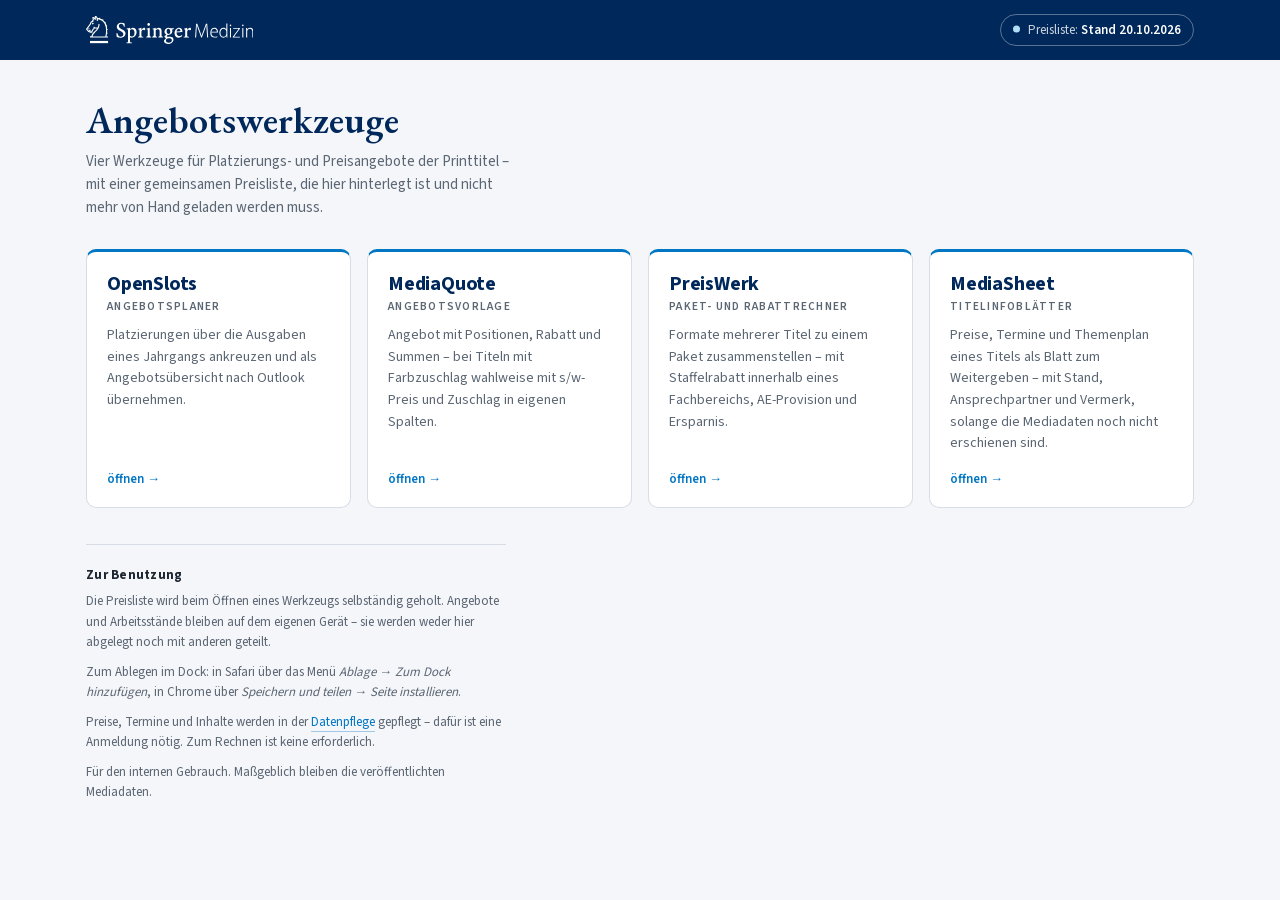
==== commit a9ce494b: "Startseite: Preislisten-Pille wieder in alter Größe, Kopfleiste 60 px 13 px Schrift und 32 px Höhe w" ====
--- a/index.html
+++ b/index.html
@@ -49,9 +49,10 @@
        Polster. Die dunkle Leiste selbst laeuft weiter ueber die volle Breite. */
     padding-left:max(26px, calc((100% - 1160px) / 2 + 26px));
     padding-right:max(26px, calc((100% - 1160px) / 2 + 26px));
-    /* Feste Mindesthoehe: am schmalen Handy ist das Logo 24 px hoch, die Pille
-       aber 26 px - ohne diese Zeile wuechse die Leiste beim Erscheinen um 2 px. */
-    min-height:56px; box-sizing:border-box;
+    /* Feste Hoehe 60 px (seit 23.10.2026, vorher 56): die Pille ist 32 px hoch,
+       das Logo nur 28 (am schmalen Handy 24). Ohne diese Zeile wuechse die Leiste
+       beim Erscheinen des Stands und schoebe die Seite nach unten. */
+    min-height:60px; box-sizing:border-box;
   }
   /* Das Logo behaelt seine Groesse; ohne flex:none drueckte die Pille es am
      Handy zusammen (375 px: 143 statt 167 px breit, 320 px: 88 px). */
@@ -77,11 +78,12 @@
   .intro{margin:0 0 30px; color:var(--sm-muted); max-width:62ch}
   /* Stand der Preisliste rechts in der Kopfleiste (seit 23.10.2026). Vorher stand
      er unter der Einleitung und schob die Karten beim spaeten Erscheinen um 76 px
-     nach unten. Die Kopfleiste bleibt mit ihm 56 px hoch (line-height 16px). */
+     nach unten. Groesse wie damals (13 px, 32 px hoch); die Kopfleiste ist dafuer
+     fest 60 statt 56 px hoch (Marcus, 23.10.2026). */
   .stand{
     display:inline-flex; align-items:center; gap:8px; margin:0 0 0 auto;
-    padding:4px 11px; border:1px solid rgba(255,255,255,.35); border-radius:999px;
-    font-size:12px; line-height:16px; color:rgba(255,255,255,.8); white-space:nowrap;
+    padding:5px 12px; border:1px solid rgba(255,255,255,.35); border-radius:999px;
+    font-size:13px; line-height:20px; color:rgba(255,255,255,.8); white-space:nowrap;
   }
   /* Ohne diese Zeile schlaegt display:inline-flex das hidden-Attribut: die Pille
      stuende leer da, bis der Stand geladen ist (lokal als Datei: dauerhaft). */
@@ -146,6 +148,9 @@
      wird das Logo zusaetzlich 24 statt 28 px hoch (seit 23.10.2026). */
   @media (max-width:560px){ .stand-wort{display:none} }
   @media (max-width:359px){ #sm-logo-svg{height:24px !important} }
+  /* Mit der 13-px-Pille fehlen bei 320 px sonst 8 px: Abstand und Innenrand
+     etwas knapper, damit die Pille buendig mit den Karten endet. */
+  @media (max-width:359px){ header{gap:8px} .stand{padding-left:9px; padding-right:9px} }
 </style>
 </head>
 <body>
